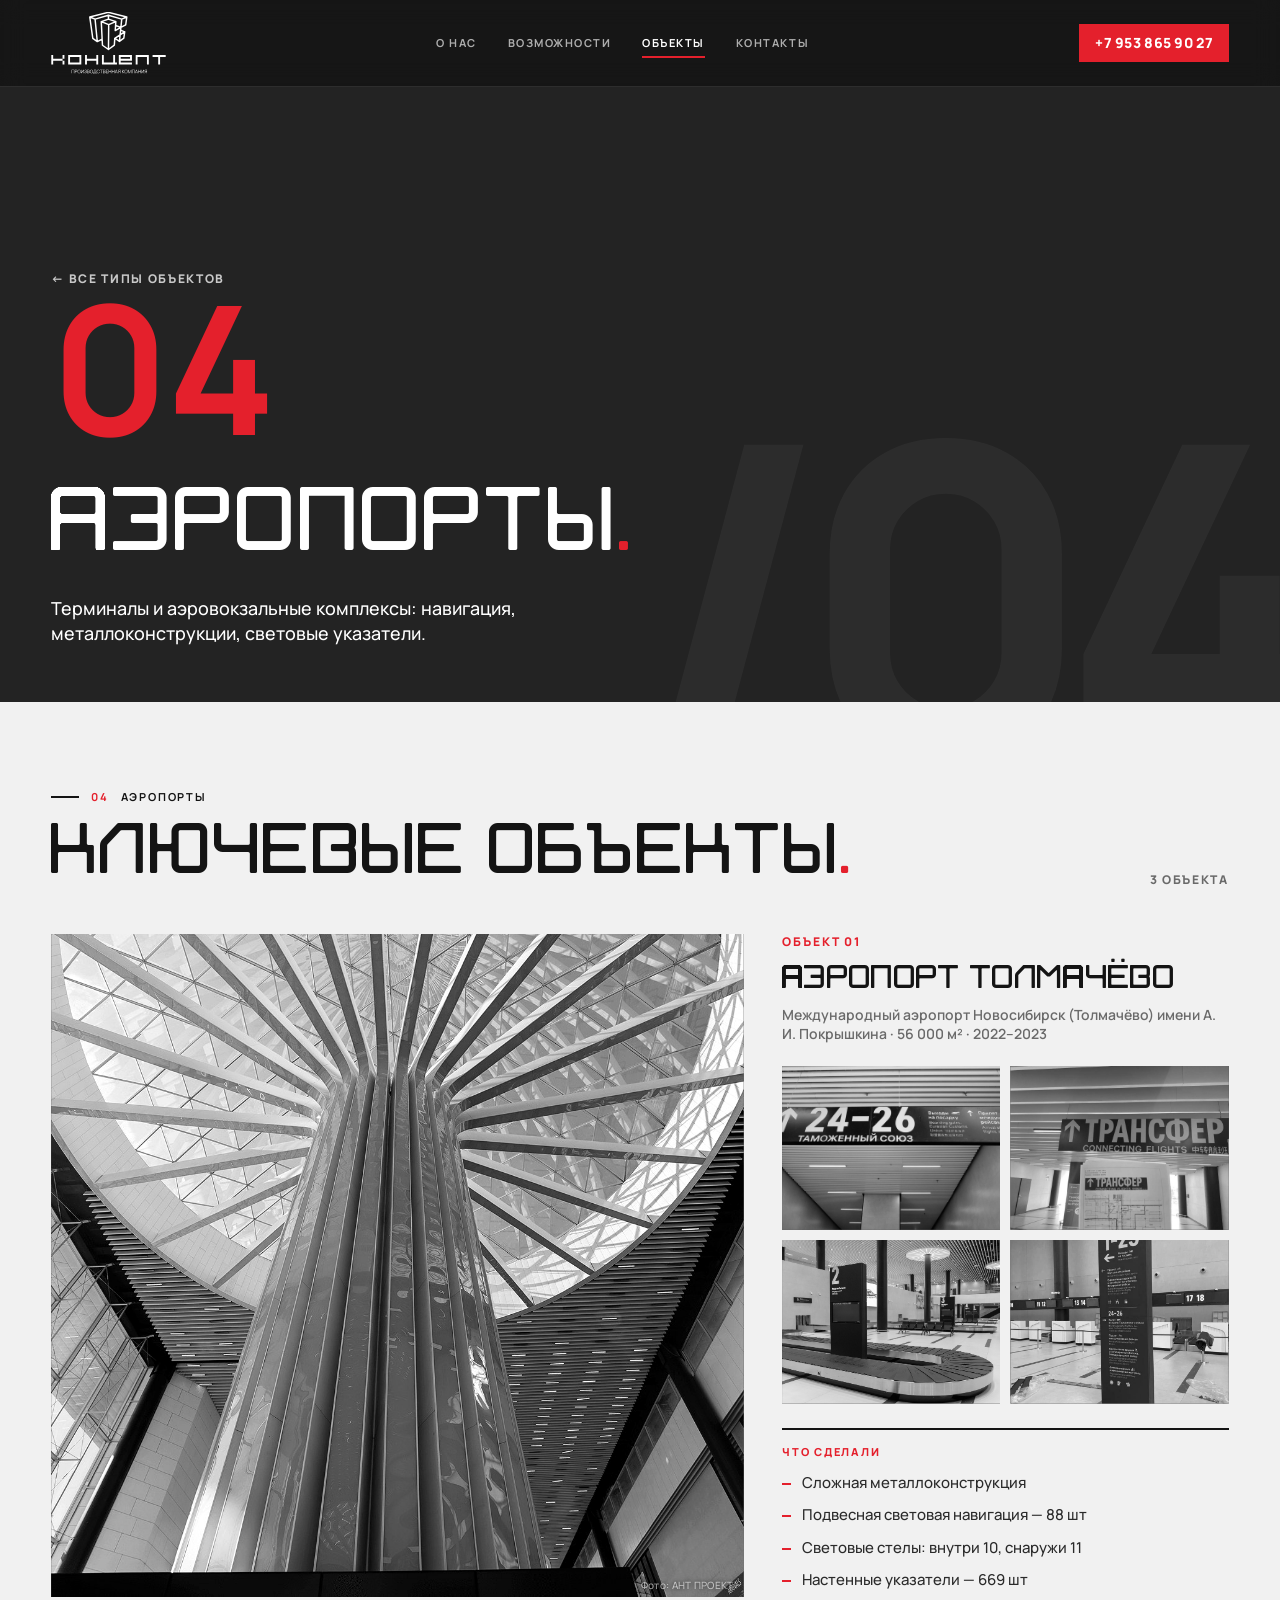
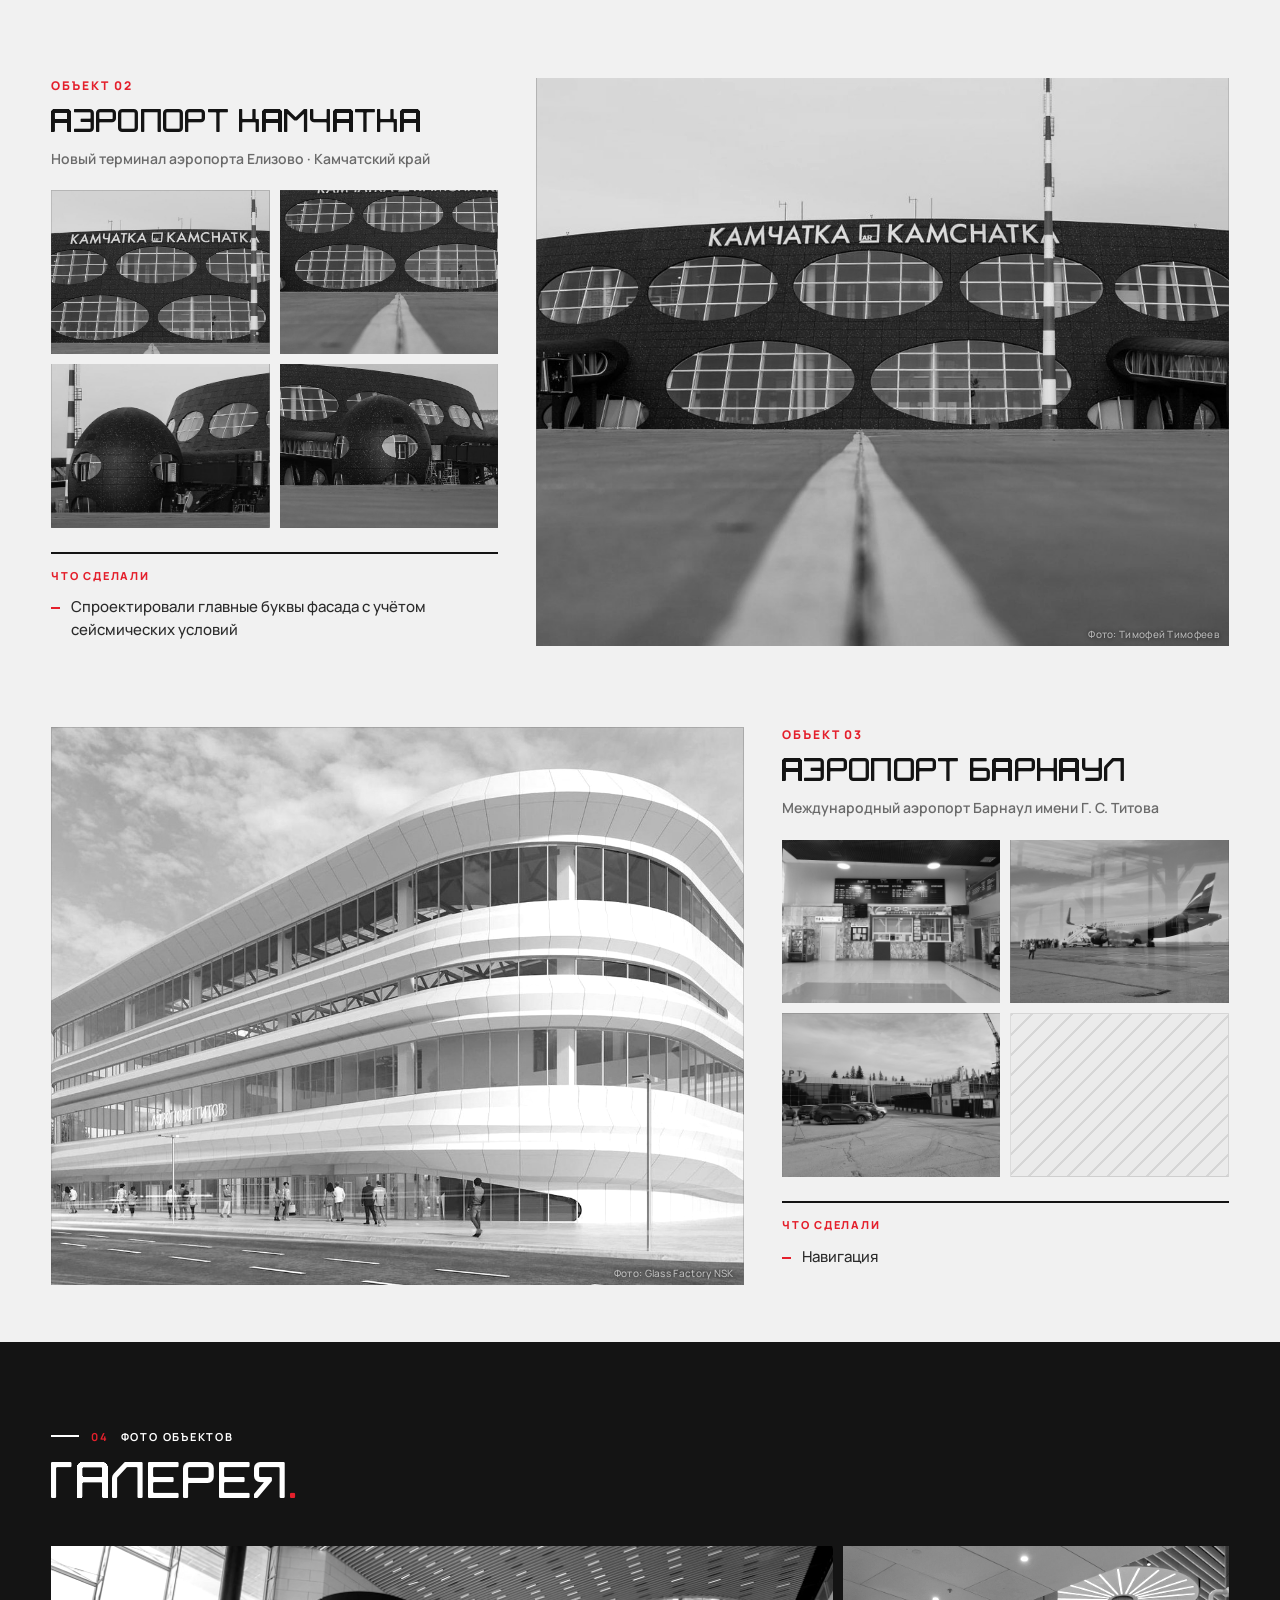
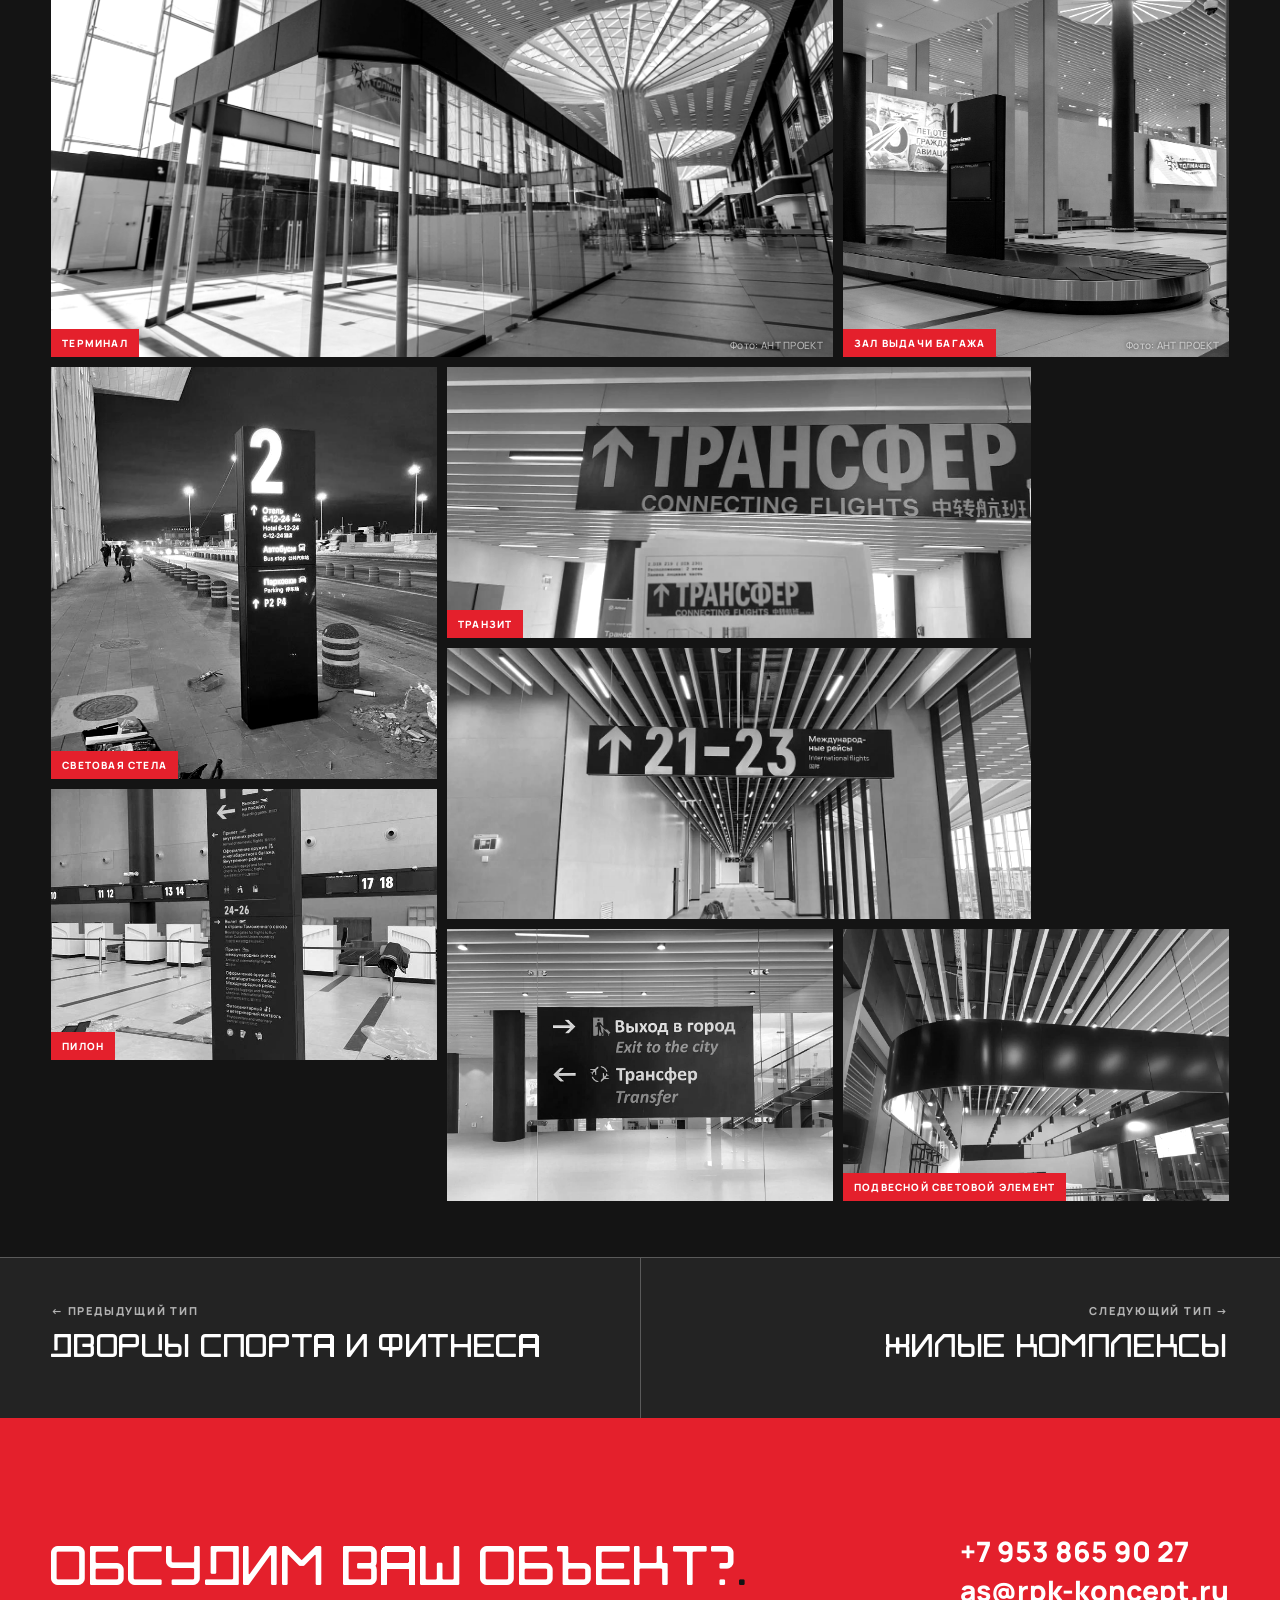
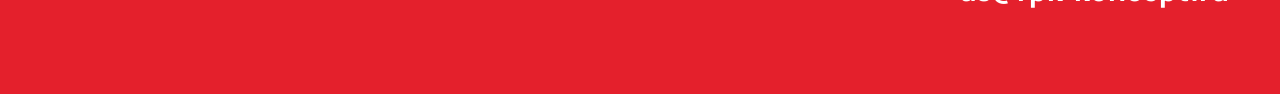
==== objects/aeroporty.html @ 7d7eaca5 "Initial commit: full website for RPK Concept" ====
<!doctype html>
<html lang="ru">
<head>
<meta charset="utf-8">
<meta name="viewport" content="width=device-width,initial-scale=1">
<title>Аэропорты — РПК Концепт</title>
<link rel="preconnect" href="https://fonts.googleapis.com">
<link rel="preconnect" href="https://fonts.gstatic.com" crossorigin>
<link href="https://fonts.googleapis.com/css2?family=Manrope:wght@300;400;500;700;800&display=swap" rel="stylesheet">
<link rel="stylesheet" href="../assets/site.css">
<style>
.tpage .sec{min-height:0}
.tphead{min-height:78vh!important;display:flex;flex-direction:column;justify-content:flex-end;background:var(--dark);color:var(--beige,#fff);padding-top:calc(var(--pad)*2.6)}
.tphead .back{display:inline-flex;gap:10px;align-items:center;font-size:12px;font-weight:800;letter-spacing:.14em;text-transform:uppercase;margin-bottom:34px;opacity:.75;align-self:flex-start}
.tphead .back:hover{opacity:1;color:var(--red)}
.tphead .no{font-size:clamp(90px,14vw,230px);font-weight:800;letter-spacing:-.07em;line-height:.78;color:var(--red);margin-bottom:26px}
.tphead h1{font-size:clamp(40px,min(7vw,13vh),120px);line-height:.92}
.tphead p{margin-top:26px;font-size:clamp(15px,1.4vw,20px);max-width:52ch;font-weight:500;opacity:.8}
.tpobj{background:var(--light);color:var(--black)}
.tpobj .hd{display:flex;justify-content:space-between;align-items:flex-end;gap:20px;margin-bottom:5vh;flex-wrap:wrap}
.tpobj h2{margin-top:18px}
.cnt{font-size:12px;font-weight:800;letter-spacing:.14em;text-transform:uppercase;color:var(--gray)}
.cards{display:grid;grid-template-columns:repeat(auto-fill,minmax(340px,1fr));gap:48px 34px}
.ocard .main{aspect-ratio:3/2;position:relative;overflow:hidden;background:#2b2b2b}
.ocard .main img{width:100%;height:100%;object-fit:cover;filter:grayscale(1) contrast(1.05);transition:filter .5s,transform .9s}
.ocard:hover .main img{filter:grayscale(0);transform:scale(1.04)}
.ocard .th{display:grid;grid-template-columns:repeat(4,1fr);gap:8px;margin-top:8px}
.ocard .th>*{aspect-ratio:3/2;overflow:hidden;background:#2b2b2b;position:relative}
.ocard .th img{width:100%;height:100%;object-fit:cover;filter:grayscale(1)}
.ocard .th .pl,.ocard .main.pl{background:repeating-linear-gradient(135deg,#d6d6d6 0 2px,transparent 2px 14px),#ebebeb;border:1px solid #cfcfcf}
.ocard .main.pl{display:flex;align-items:flex-end;padding:14px;font-size:11px;font-weight:800;letter-spacing:.14em;text-transform:uppercase;color:#8a8a8a}
.ocard h3{font-size:clamp(22px,2vw,30px);text-transform:none;letter-spacing:-.02em;line-height:1.05;margin:20px 0 6px}
.ocard h3::after{content:none}
.ocard .m{font-size:13px;font-weight:600;color:var(--gray);margin-bottom:14px}
.ocard h5{font-size:11px;font-weight:800;letter-spacing:.16em;text-transform:uppercase;color:var(--red);padding-top:12px;border-top:1px solid #d9d9d9;margin-bottom:6px}
.ocard ul{list-style:none;font-size:15px;line-height:1.45;font-weight:500;color:#333}
.ocard li{padding:3px 0 3px 18px;position:relative}
.ocard li::before{content:"";position:absolute;left:0;top:13px;width:8px;height:2px;background:var(--red)}
.ocard li.td{color:#9a9a9a}
.tpgal{background:var(--black)}
.tpgal h2{margin:18px 0 4vh;font-size:clamp(30px,4vw,64px)}
.tplist{background:#fff;color:var(--black)}
.tplist h2{margin:18px 0 4vh}
.tplist .cols{display:grid;grid-template-columns:repeat(auto-fit,minmax(300px,1fr));gap:50px}
.tplist h4{font-size:12px;font-weight:800;letter-spacing:.16em;text-transform:uppercase;color:var(--red);padding-top:14px;border-top:3px solid var(--black);margin-bottom:10px}
.tplist li{list-style:none;font-size:clamp(20px,2.4vw,34px);font-weight:800;letter-spacing:-.02em;padding:14px 0;border-bottom:1px solid #d9d9d9}
.tpnext{background:var(--dark);padding:0!important}
.tpnext .row{display:grid;grid-template-columns:1fr 1fr}
.tpnext a{display:block;padding:clamp(28px,5vh,54px) var(--pad);border-top:1px solid rgba(255,255,255,.25);transition:background .25s}
.tpnext a+a{border-left:1px solid rgba(255,255,255,.25);text-align:right}
.tpnext a:hover{background:var(--red)}
.tpnext small{display:block;font-size:11px;font-weight:800;letter-spacing:.16em;text-transform:uppercase;opacity:.65;margin-bottom:8px}
.tpnext b{font-size:clamp(20px,2.6vw,40px);font-weight:800;letter-spacing:-.03em;text-transform:uppercase}
.tpcont{background:var(--red);color:#fff}
.tpcont .in{display:flex;justify-content:space-between;align-items:center;gap:30px;flex-wrap:wrap;padding:clamp(10px,3vh,30px) 0}
.tpcont h2{font-size:clamp(32px,4.4vw,72px)}
.tpcont h2::after{color:var(--black)}
.tpcont a.tel{font-size:clamp(20px,2.2vw,34px);font-weight:800;background:none;padding:0}
@media(max-width:700px){.tpnext .row{grid-template-columns:1fr}.tpnext a+a{border-left:0;text-align:left}}

.cards{display:flex;flex-direction:column;gap:clamp(56px,9vh,110px)}
.orow{display:grid;grid-template-columns:1.55fr 1fr;gap:clamp(24px,3vw,56px);align-items:stretch}
.orow.rev{grid-template-columns:1fr 1.55fr}
.orow.rev .big{order:2}
.orow .big{position:relative;overflow:hidden;background:#2b2b2b;min-height:clamp(380px,62vh,720px)}
.orow .big img{position:absolute;inset:0;width:100%;height:100%;object-fit:cover;filter:grayscale(1) contrast(1.05);transition:filter .6s,transform 1s}
.orow:hover .big img{filter:grayscale(0);transform:scale(1.03)}
.orow .big.pl{background:repeating-linear-gradient(135deg,#d6d6d6 0 2px,transparent 2px 16px),#ebebeb;border:1px solid #cfcfcf;display:flex;align-items:flex-end;padding:20px;font-size:12px;font-weight:800;letter-spacing:.14em;text-transform:uppercase;color:#8a8a8a}
.orow .info{display:flex;flex-direction:column}
.orow .no{font-size:12px;font-weight:800;letter-spacing:.16em;text-transform:uppercase;color:var(--red);margin-bottom:12px}
.orow h3{font-size:clamp(26px,2.6vw,42px);text-transform:none;letter-spacing:-.02em;line-height:1.02;margin:0 0 8px}
.orow h3::after{content:none}
.orow .m{font-size:14px;font-weight:600;color:var(--gray);margin-bottom:22px}
.orow .th{display:grid;grid-template-columns:1fr 1fr;gap:10px;margin-bottom:24px}
.orow .th>*{aspect-ratio:4/3;overflow:hidden;background:#2b2b2b;position:relative}
.orow .th img{width:100%;height:100%;object-fit:cover;filter:grayscale(1);transition:filter .5s,transform .8s}
.orow .th>*:hover img{filter:grayscale(0);transform:scale(1.06)}
.orow .th .pl{background:repeating-linear-gradient(135deg,#d6d6d6 0 2px,transparent 2px 14px),#ebebeb;border:1px solid #cfcfcf}
.orow h5{font-size:11px;font-weight:800;letter-spacing:.16em;text-transform:uppercase;color:var(--red);padding-top:14px;border-top:2px solid var(--black);margin-bottom:8px}
.orow ul{list-style:none;font-size:clamp(15px,1.15vw,18px);line-height:1.5;font-weight:500;color:#2a2a2a}
.orow li{padding:5px 0 5px 20px;position:relative}
.orow li::before{content:"";position:absolute;left:0;top:16px;width:9px;height:2px;background:var(--red)}
.orow li.td{color:#9a9a9a}
@media(max-width:900px){.orow,.orow.rev{grid-template-columns:1fr}.orow.rev .big{order:0}.orow .big{min-height:46vh}}
</style>
<link rel="stylesheet" href="../assets/accent.css">
<link rel="stylesheet" href="../assets/motion.css">
</head>
<body class="tpage">
<nav>
  <a href="../index.html"><img class="logo" src="../assets/logo-white.svg" alt="Концепт"></a>
  <ul>
    <li><a href="../index.html#about">О нас</a></li>
    <li><a href="../index.html#cap">Возможности</a></li>
    <li><a href="../index.html#objs" class="on">Объекты</a></li>
    <li><a href="../index.html#contact">Контакты</a></li>
  </ul>
  <a class="tel" href="tel:+79538659027">+7 953 865 90 27</a>
</nav>

<section class="sec tphead" data-g="/04">
  <a class="back" href="../index.html#objs">← Все типы объектов</a>
  <div class="no rv">04</div>
  <h1 class="rv d1">Аэропорты</h1>
  <p class="rv d2">Терминалы и аэровокзальные комплексы: навигация, металлоконструкции, световые указатели.</p>
</section>

<section class="sec tpobj">
  <div class="hd"><div><div class="label rv"><b>04</b> Аэропорты</div><h2 class="rv d1">Ключевые объекты</h2></div><div class="cnt rv d2">3 объекта</div></div>
  <div class="cards"><article class="orow rv"><div class="big"><img src="../img/tol_ant_main.jpg" alt=""></div><div class="info"><div class="no">Объект 01</div><h3>Аэропорт Толмачёво</h3><div class="m">Международный аэропорт Новосибирск (Толмачёво) имени А. И. Покрышкина · 56 000 м² · 2022–2023</div><div class="th"><div><img src="../img/tol_ant_sign.jpg" alt=""></div><div><img src="../img/tol_transfer.jpg" alt=""></div><div><img src="../img/tol_ant_belt.jpg" alt=""></div><div><img src="../img/tol_pylon.jpg" alt=""></div></div><h5>Что сделали</h5><ul><li>Сложная металлоконструкция</li><li>Подвесная световая навигация — 88 шт</li><li>Световые стелы: внутри 10, снаружи 11</li><li>Настенные указатели — 669 шт</li></ul></div></article><article class="orow rev rv"><div class="big"><img src="../img/kam_main.jpg" alt=""></div><div class="info"><div class="no">Объект 02</div><h3>Аэропорт Камчатка</h3><div class="m">Новый терминал аэропорта Елизово · Камчатский край</div><div class="th"><div><img src="../img/kam_letters.jpg" alt=""></div><div><img src="../img/kam_windows.jpg" alt=""></div><div><img src="../img/kam_left.jpg" alt=""></div><div><img src="../img/kam_right.jpg" alt=""></div></div><h5>Что сделали</h5><ul><li>Спроектировали главные буквы фасада с учётом сейсмических условий</li></ul></div></article><article class="orow rv"><div class="big"><img src="../img/ref_bar.jpg" alt=""></div><div class="info"><div class="no">Объект 03</div><h3>Аэропорт Барнаул</h3><div class="m">Международный аэропорт Барнаул имени Г. С. Титова</div><div class="th"><div><img src="../img/bar_t1.jpg" alt=""></div><div><img src="../img/bar_t2.jpg" alt=""></div><div><img src="../img/bar_t3.jpg" alt=""></div><div class="pl"></div></div><h5>Что сделали</h5><ul><li>Навигация</li></ul></div></article></div>
</section>
<section class="sec tpgal"><div class="label rv"><b>04</b> Фото объектов</div><h2 class="rv d1">Галерея</h2><div class="gal rv d2"><figure class="w4 h3"><img src="../img/tol_ant_hall.jpg" alt=""><figcaption>Терминал</figcaption></figure><figure class="w2 h3"><img src="../img/tol_ant_belt2.jpg" alt=""><figcaption>Зал выдачи багажа</figcaption></figure><figure class="w2 h3"><img src="../img/tol_stela.jpg" alt=""><figcaption>Световая стела</figcaption></figure><figure class="w3 h2"><img src="../img/tol_transfer.jpg" alt=""><figcaption>Транзит</figcaption></figure><figure class="w3 h2"><img src="../img/tol_2123.jpg" alt=""></figure><figure class="w2 h2"><img src="../img/tol_pylon.jpg" alt=""><figcaption>Пилон</figcaption></figure><figure class="w2 h2"><img src="../img/tol_exit.jpg" alt=""></figure><figure class="w2 h2"><img src="../img/tol_ring.jpg" alt=""><figcaption>Подвесной световой элемент</figcaption></figure></div></section>

<section class="sec tpnext"><div class="row"><a href="sport.html"><small>← Предыдущий тип</small><b>Дворцы спорта и фитнеса</b></a><a href="zhilye.html"><small>Следующий тип →</small><b>Жилые комплексы</b></a></div></section>

<section class="sec tpcont"><div class="in"><h2>Обсудим ваш объект?</h2><div><a class="tel" href="tel:+79538659027">+7 953 865 90 27</a><br><a class="tel" href="mailto:as@rpk-koncept.ru">as@rpk-koncept.ru</a></div></div></section>
<script>
const io=new IntersectionObserver(e=>e.forEach(x=>{if(x.isIntersecting){x.target.classList.add('in');io.unobserve(x.target)}}),{threshold:.1});
document.querySelectorAll('.rv').forEach(el=>io.observe(el));
</script>
<script src="../assets/motion.js"></script>
<script src="../assets/credits.js"></script>
</body>
</html>
---- assets/site.css ----
:root{
  --red:#e4202c;       /* акцент */
  --black:#141414;     /* тёмные экраны */
  --dark:#232323;      /* графит */
  --gray:#6a6a6a;      /* второстепенный текст */
  --light:#f1f1f1;     /* светлые экраны */
  --white:#fff;
  --pad:clamp(20px,4vw,68px);
}
*{box-sizing:border-box;margin:0;padding:0}
html{scroll-behavior:smooth;-webkit-text-size-adjust:100%}
body{font-family:'Manrope',system-ui,sans-serif;background:var(--black);color:var(--white);overflow-x:hidden;line-height:1.4}
img{display:block;max-width:100%}
a{color:inherit;text-decoration:none}

/* ===== БАЗА ЭКРАНА ===== */
.sec{position:relative;min-height:100vh;padding:calc(var(--pad)*1.7) var(--pad) calc(var(--pad)*1.1);overflow:hidden;overflow:clip}
.sec>*{position:relative;z-index:2}
.sec::after{content:attr(data-g);position:absolute;right:-1.5vw;bottom:-5vw;z-index:0;font-size:34vw;font-weight:800;line-height:.8;letter-spacing:-.07em;color:rgba(255,255,255,.045);pointer-events:none;white-space:nowrap}
.bg-light{background:var(--light);color:var(--black)}
.bg-light::after{color:rgba(0,0,0,.05)}
.bg-red{background:var(--red);color:var(--white)}
.bg-red::after{color:rgba(0,0,0,.12)}
.bg-dark{background:var(--dark)}
.label{font-size:11px;font-weight:700;letter-spacing:.16em;text-transform:uppercase;display:flex;align-items:center;gap:12px}
.label::before{content:"";width:28px;height:2px;background:currentColor}
.label b{color:var(--red)}
.bg-red .label b{color:var(--black)}
h1,h2,h3{font-weight:800;letter-spacing:-.035em;line-height:.93;text-transform:uppercase}
h2{font-size:clamp(34px,min(5.6vw,10.5vh),104px)}
h2::after,h1::after{content:".";color:var(--red)}
.bg-red h2::after,.bg-red h1::after{color:var(--black)}
.pn{position:absolute;right:var(--pad);top:calc(var(--pad)*.55);z-index:3;font-size:11px;font-weight:700;letter-spacing:.14em;opacity:.55}
.rule{height:1px;background:currentColor;opacity:.25}

/* ===== ШАПКА ===== */
nav{position:fixed;inset:0 0 auto 0;z-index:50;display:flex;align-items:center;justify-content:space-between;padding:12px var(--pad);
  background:rgba(20,20,20,.86);backdrop-filter:blur(12px);-webkit-backdrop-filter:blur(12px);color:#fff;border-bottom:1px solid rgba(255,255,255,.1)}
nav .logo{height:62px}
nav ul{display:flex;gap:clamp(14px,2.4vw,38px);list-style:none;font-size:11px;font-weight:700;letter-spacing:.14em;text-transform:uppercase}
nav ul a{opacity:.65;transition:.2s;padding:6px 0;border-bottom:2px solid transparent}
nav ul a:hover,nav ul a.on{opacity:1;border-color:var(--red)}
nav .tel{font-weight:800;font-size:14px;padding:9px 16px;background:var(--red);color:#fff;letter-spacing:.02em;white-space:nowrap}
@media(max-width:980px){nav ul{display:none}}

/* ===== 00 ОБЛОЖКА ===== */
#hero{background:var(--black);color:#fff;display:flex;flex-direction:column;justify-content:flex-end;padding-top:calc(var(--pad)*2.1)}
#hero::after{display:none}
#hero .photo{position:absolute;inset:0;z-index:0}
#hero .photo video,#hero .photo img{width:100%;height:100%;object-fit:cover;filter:grayscale(1) contrast(1.15) brightness(.9)}
#hero .photo::after{content:"";position:absolute;inset:0;background:linear-gradient(90deg,rgba(20,20,20,.92) 0%,rgba(20,20,20,.55) 48%,rgba(20,20,20,.15) 100%),linear-gradient(0deg,rgba(20,20,20,.85) 0%,rgba(20,20,20,0) 45%)}
#hero .plate{position:absolute;top:calc(var(--pad)*2.1);right:var(--pad);z-index:3;background:none;padding:0;display:flex;flex-direction:column;gap:18px;align-items:flex-start}
#hero .plate img{height:200px}
#hero .plate span{font-size:11px;font-weight:700;letter-spacing:.14em;text-transform:uppercase;line-height:1.5}
#hero .txt{max-width:62%}
#hero h1{font-size:clamp(38px,min(6.4vw,12.5vh),116px);margin:24px 0 24px}
#hero h1 .k{color:var(--red)}
#hero p.lead{font-size:clamp(15px,1.4vw,20px);max-width:40ch;font-weight:500;opacity:.9}
.cta{display:inline-flex;align-items:center;gap:14px;margin-top:30px;padding:17px 26px;background:var(--red);color:#fff;font-weight:800;font-size:14px;letter-spacing:.08em;text-transform:uppercase;transition:.25s}
.cta:hover{background:#fff;color:var(--red)}
#hero .stats{position:relative;z-index:3;display:flex;gap:clamp(24px,5vw,80px);margin-top:clamp(28px,5vh,60px);padding-top:18px;border-top:2px solid var(--red)}
#hero .stats div{font-size:11px;font-weight:700;letter-spacing:.12em;text-transform:uppercase;line-height:1.4}
#hero .stats b{display:block;font-size:clamp(30px,3.4vw,56px);font-weight:800;letter-spacing:-.04em;line-height:1;margin-bottom:4px;text-transform:none}
@media(max-width:900px){#hero .txt{max-width:100%}#hero .plate{position:relative;top:auto;right:auto;align-self:flex-start;margin-bottom:24px}}

/* ===== ЛЕНТА ===== */
.marq{background:var(--black);color:#fff;overflow:hidden;white-space:nowrap;padding:16px 0;font-weight:800;font-size:clamp(18px,2.4vw,34px);letter-spacing:-.01em;text-transform:uppercase}
.marq div{display:inline-block;animation:mq 34s linear infinite}
.marq span{margin:0 22px}.marq i{font-style:normal;color:var(--red)}
@keyframes mq{to{transform:translateX(-50%)}}

/* ===== 01 О НАС ===== */
#about{display:grid;grid-template-columns:1fr 1.15fr;gap:var(--pad);align-content:center}
#about h2{margin:22px 0 24px}
#about h2 em{font-style:normal;color:var(--red)}
#about .lead{font-size:clamp(15px,1.25vw,19px);max-width:46ch;font-weight:500;color:#2c2c2c}
.facts{display:grid;grid-template-columns:repeat(3,1fr);margin-top:38px;border-top:2px solid var(--black)}
.facts div{padding:16px 16px 0 0}
.facts b{display:block;font-size:clamp(44px,5.4vw,92px);font-weight:800;letter-spacing:-.05em;line-height:.9}
.facts small{display:block;margin-top:8px;font-size:11px;font-weight:700;letter-spacing:.1em;text-transform:uppercase;color:var(--gray);max-width:18ch}
.mosaic{display:grid;grid-template-columns:repeat(6,1fr);grid-auto-rows:clamp(70px,8.6vw,136px);gap:10px}
.mosaic figure,.gal figure{position:relative;overflow:hidden;background:#2b2b2b}
.mosaic img,.gal img{width:100%;height:100%;object-fit:cover;filter:grayscale(1) contrast(1.08);transition:filter .5s,transform .9s cubic-bezier(.2,.7,.2,1)}
.mosaic figure:hover img,.gal figure:hover img{filter:grayscale(0) contrast(1);transform:scale(1.06)}
figcaption{position:absolute;left:0;bottom:0;padding:7px 11px;font-size:10px;font-weight:800;letter-spacing:.12em;text-transform:uppercase;background:var(--red);color:#fff}
.m1{grid-column:1/5;grid-row:1/4}.m2{grid-column:5/7;grid-row:1/3}.m3{grid-column:5/7;grid-row:3/5}.m4{grid-column:1/3;grid-row:4/6}.m5{grid-column:3/5;grid-row:4/6}.m6{grid-column:5/7;grid-row:5/6}
.objs{grid-column:1/-1;display:grid;grid-template-columns:repeat(4,1fr);border-top:2px solid var(--black);margin-top:6px}
.objs div{padding:18px 18px 0 0}
.objs b{display:block;font-size:clamp(26px,3.2vw,54px);font-weight:800;letter-spacing:-.04em;line-height:1}
.objs small{display:block;margin-top:8px;font-size:12px;font-weight:600;color:var(--gray);max-width:28ch}
@media(max-width:900px){#about{grid-template-columns:1fr}.objs{grid-template-columns:1fr 1fr}}

/* ===== 02 ВОЗМОЖНОСТИ ===== */
#cap{background:var(--black)}
.cap-head{display:flex;justify-content:space-between;align-items:flex-end;gap:30px;flex-wrap:wrap;margin-bottom:4.5vh}
.cap-head h2{margin-top:22px}
.cap-head p{max-width:34ch;font-size:15px;font-weight:500;opacity:.7}
.tiles{display:grid;grid-template-columns:repeat(4,1fr);border-top:1px solid rgba(255,255,255,.25);border-left:1px solid rgba(255,255,255,.25)}
.tile{position:relative;padding:22px 22px 20px;min-height:clamp(200px,23vw,310px);display:flex;flex-direction:column;justify-content:space-between;border-right:1px solid rgba(255,255,255,.25);border-bottom:1px solid rgba(255,255,255,.25);transition:background .3s,color .3s}
.tile:hover{background:var(--red)}
.tile .n{font-size:12px;font-weight:800;letter-spacing:.12em;color:var(--red)}
.tile:hover .n{color:#fff}
.tile h3{font-size:clamp(18px,1.9vw,30px);line-height:1;margin:auto 0 10px}
.tile p{font-size:13px;font-weight:500;opacity:.68}
.tile.big{grid-column:span 2;background:var(--red)}
.tile.big .n{color:#fff}.tile.big:hover{background:#fff;color:var(--red)}.tile.big:hover .n{color:var(--red)}
.tile.paper{background:#fff;color:var(--black)}
.tile.paper:hover{background:var(--black);color:#fff}
@media(max-width:1000px){.tiles{grid-template-columns:1fr 1fr}}
@media(max-width:560px){.tiles{grid-template-columns:1fr}.tile.big{grid-column:auto}}


/* ===== 03 КОМАНДА ===== */
#team{background:var(--black);display:flex;flex-direction:column;justify-content:space-between}
.team-head{display:flex;justify-content:space-between;align-items:flex-end;gap:30px;flex-wrap:wrap;margin-bottom:clamp(20px,3.5vh,36px)}
.team-head h2{margin-top:16px}
.team-head p{max-width:38ch;font-size:15px;font-weight:500;opacity:.7}
.team-grid{display:grid;grid-template-columns:repeat(4,1fr);gap:clamp(14px,1.6vw,26px);margin-top:auto}
.team-card{position:relative;background:#181818;border:1px solid rgba(255,255,255,.1);display:flex;flex-direction:column;transition:transform .3s ease,border-color .3s ease,box-shadow .3s ease;overflow:hidden}
.team-card:hover{transform:translateY(-6px);border-color:var(--red);box-shadow:0 16px 36px rgba(0,0,0,.6)}
.team-card::before{content:"";position:absolute;top:0;left:0;right:0;height:3px;background:transparent;transition:background .3s;z-index:3}
.team-card:hover::before{background:var(--red)}

.team-photo{position:relative;width:100%;aspect-ratio:4/3.7;overflow:hidden;background:#222}
.team-photo img{width:100%;height:100%;object-fit:cover;filter:grayscale(1) contrast(1.08);transition:filter .5s,transform .7s cubic-bezier(.2,.7,.2,1)}
.team-card:hover .team-photo img{filter:grayscale(0) contrast(1.02);transform:scale(1.05)}
.team-photo .team-num{position:absolute;top:12px;left:12px;z-index:2;background:var(--red);color:#fff;font-size:11px;font-weight:800;letter-spacing:.1em;padding:4px 8px;line-height:1}

.team-body{padding:clamp(16px,1.8vw,22px);display:flex;flex-direction:column;flex-grow:1}
.team-tag{font-size:10px;font-weight:800;letter-spacing:.16em;text-transform:uppercase;color:var(--red);margin-bottom:8px}
.team-name{font-size:clamp(18px,1.6vw,24px);line-height:1.05;margin-bottom:6px}
.team-role{font-size:11.5px;font-weight:700;letter-spacing:.04em;text-transform:uppercase;color:#fff;opacity:.9;margin-bottom:12px}
.team-desc{font-size:12.5px;line-height:1.45;color:var(--gray);margin-bottom:16px;flex-grow:1}
.team-contacts{border-top:1px solid rgba(255,255,255,.1);padding-top:12px;display:flex;flex-direction:column;gap:5px;font-size:12px;font-weight:600}
.team-contacts a{color:#fff;opacity:.75;transition:color .2s,opacity .2s}
.team-contacts a:hover{opacity:1;color:var(--red)}
.team-contacts span{opacity:.5;font-size:11px;letter-spacing:.04em;text-transform:uppercase}

@media(max-width:1050px){
  .team-grid{grid-template-columns:repeat(2,1fr)}
  .team-photo{aspect-ratio:16/10}
}
@media(max-width:580px){
  .team-grid{grid-template-columns:1fr}
  .team-photo{aspect-ratio:16/9}
}

/* ===== 03 ПРОИЗВОДСТВО ===== */
#production{background:var(--black);position:relative;display:flex;flex-direction:column;justify-content:space-between}
#production .bgphoto{position:absolute;inset:0;z-index:0;opacity:.42}
#production .bgphoto img{width:100%;height:100%;object-fit:cover;filter:grayscale(1) contrast(1.15)}
#production .bgphoto::after{content:"";position:absolute;inset:0;background:linear-gradient(180deg,rgba(20,20,20,.88) 0%,rgba(20,20,20,.65) 50%,rgba(20,20,20,.95) 100%)}
.prod-head{display:flex;justify-content:space-between;align-items:flex-end;gap:30px;flex-wrap:wrap;margin-bottom:clamp(20px,3.5vh,36px)}
.prod-head h2{margin-top:16px}
.prod-head p{max-width:38ch;font-size:15px;font-weight:500;opacity:.8}
.mach-grid{display:grid;grid-template-columns:repeat(5,1fr);gap:clamp(10px,1.2vw,18px);margin-top:auto}
.mach-card{position:relative;background:#ffffff;color:#141414;display:flex;flex-direction:column;box-shadow:0 16px 36px rgba(0,0,0,.5);transition:transform .3s ease,box-shadow .3s ease;overflow:hidden}
.mach-card:hover{transform:translateY(-6px);box-shadow:0 24px 50px rgba(0,0,0,.7)}
.mach-card::before{content:"";position:absolute;top:0;left:0;right:0;height:4px;background:var(--red);z-index:3}

.mach-img-wrap{position:relative;background:#ffffff;padding:16px 12px 10px;display:flex;align-items:center;justify-content:center;border-bottom:1px solid #ededed;aspect-ratio:16/11;overflow:hidden}
.mach-img-wrap img{width:100%;height:100%;object-fit:contain;background:#fff;transition:transform .4s cubic-bezier(.2,.7,.2,1)}
.mach-card:hover .mach-img-wrap img{transform:scale(1.05)}
.mach-tag{position:absolute;top:8px;left:8px;background:var(--red);color:#fff;font-size:9px;font-weight:800;letter-spacing:.1em;text-transform:uppercase;padding:3px 7px;line-height:1}

.mach-body{padding:clamp(12px,1.3vw,16px);display:flex;flex-direction:column;flex-grow:1;background:#fff}
.mach-num{font-size:10.5px;font-weight:800;letter-spacing:.12em;color:var(--red);margin-bottom:3px}
.mach-title{font-size:clamp(15px,1.2vw,19px);line-height:1.15;margin-bottom:4px;color:#141414}
.mach-model{font-size:11px;font-weight:700;letter-spacing:.04em;text-transform:uppercase;color:var(--red);margin-bottom:8px}
.mach-desc{font-size:11.5px;line-height:1.45;color:#555;margin-bottom:12px;flex-grow:1}
.mach-specs{list-style:none;border-top:1px solid #ededed;padding-top:8px;display:flex;flex-direction:column;gap:4px;font-size:10.5px;color:#777}
.mach-specs li{display:flex;justify-content:space-between;gap:6px}
.mach-specs b{color:#141414;font-weight:700}

@media(max-width:1300px){
  .mach-grid{grid-template-columns:repeat(3,1fr);gap:14px}
}
@media(max-width:850px){
  .mach-grid{grid-template-columns:repeat(2,1fr);gap:12px}
}
@media(max-width:550px){
  .mach-grid{grid-template-columns:1fr;gap:12px}
}

/* ===== 03 ОГЛАВЛЕНИЕ ОБЪЕКТОВ ===== */
#objs{background:var(--black);display:grid;grid-template-columns:1fr 1.2fr;gap:var(--pad);align-content:stretch}
#objs .bgphoto{position:absolute;inset:0;z-index:0;opacity:.5}
#objs .bgphoto img{width:100%;height:100%;object-fit:cover;filter:grayscale(1) contrast(1.15)}
#objs .bgphoto::after{content:"";position:absolute;inset:0;background:linear-gradient(90deg,rgba(20,20,20,.92) 0%,rgba(20,20,20,.35) 100%)}
#objs h2{grid-column:2;text-align:right;margin:22px 0 0;font-size:clamp(40px,min(7.2vw,13vh),130px);align-self:start}
#objs .label{grid-column:2;justify-content:flex-end}
.idx{grid-column:1/-1;align-self:end;border-top:1px solid rgba(255,255,255,.4)}
.idx a{display:grid;grid-template-columns:90px 1fr auto;align-items:center;gap:16px;padding:clamp(12px,2.2vh,22px) 0;border-bottom:1px solid rgba(255,255,255,.4);transition:.25s}
.idx a:hover{background:var(--red);padding-left:18px;padding-right:18px}
.idx .n{font-size:12px;font-weight:800;letter-spacing:.12em;color:var(--red)}
.idx a:hover .n{color:#fff}
.idx b{font-size:clamp(20px,2.6vw,42px);font-weight:800;letter-spacing:-.03em;text-transform:uppercase}
.idx i{font-style:normal;font-size:22px}
@media(max-width:800px){#objs{grid-template-columns:1fr}#objs h2,#objs .label{grid-column:1;text-align:left;justify-content:flex-start}}

/* ===== ТИПЫ ОБЪЕКТОВ ===== */
.cat{display:grid;grid-template-columns:minmax(300px,.8fr) 2fr;gap:var(--pad);align-content:center}
.cat .rail{border-top:2px solid currentColor;padding-top:18px}
.cat .big-n{font-size:clamp(70px,9vw,160px);font-weight:800;letter-spacing:-.07em;line-height:.8;color:var(--red);margin:6px 0 22px}
.cat h2{font-size:clamp(28px,min(3.4vw,7vh),58px);hyphens:auto;overflow-wrap:break-word}
.cat .desc{font-size:14px;max-width:34ch;font-weight:500;margin-top:20px;opacity:.78}
.cat ul{list-style:none;margin-top:22px;font-size:13px;font-weight:700}
.cat li{padding:10px 0;border-top:1px solid rgba(128,128,128,.5);display:flex;justify-content:space-between;gap:12px}
.cat li span{opacity:.6;font-weight:600;white-space:nowrap}
.cat.bg-dark{background:var(--dark)}
.gal{display:grid;grid-template-columns:repeat(6,1fr);grid-auto-rows:clamp(80px,10.2vw,166px);gap:10px;grid-auto-flow:dense}
.w2{grid-column:span 2}.w3{grid-column:span 3}.w4{grid-column:span 4}.h2{grid-row:span 2}.h3{grid-row:span 3}
.ph{position:relative;display:flex;align-items:flex-end;padding:14px;font-size:11px;font-weight:800;letter-spacing:.14em;text-transform:uppercase;color:#888;
  background:repeating-linear-gradient(135deg,#d8d8d8 0 2px,transparent 2px 14px),#e9e9e9;border:1px solid #cfcfcf}
.bg-dark .ph,.cat:not(.bg-light) .ph{background:repeating-linear-gradient(135deg,#3a3a3a 0 2px,transparent 2px 14px),#2b2b2b;border-color:#444;color:#8d8d8d}
.ph.red{background:var(--red);color:#fff;border:0}
@media(max-width:900px){.cat{grid-template-columns:1fr}.gal{grid-auto-rows:22vw}}
@media(max-width:560px){.gal{grid-template-columns:repeat(2,1fr);grid-auto-rows:34vw}.gal .w2,.gal .w3,.gal .w4{grid-column:span 2}}

/* ===== КОНТАКТЫ ===== */
#contact{background:var(--red);color:#fff;display:flex;flex-direction:column;justify-content:space-between}
#contact .team-head h2{margin-top:16px}
#contact .team-head p{color:rgba(255,255,255,.9)}
#contact .team-card{background:#161616;border:1px solid rgba(0,0,0,.35);box-shadow:0 8px 24px rgba(0,0,0,.25)}
#contact .team-card:hover{transform:translateY(-6px);border-color:#fff;box-shadow:0 18px 40px rgba(0,0,0,.45)}
#contact .team-card:hover::before{background:#fff}
.contact-footer{border-top:1px solid rgba(255,255,255,.3);margin-top:clamp(16px,2.5vh,30px);padding-top:16px;display:flex;justify-content:space-between;align-items:center;flex-wrap:wrap;gap:20px}
.cf-brand{display:flex;align-items:center;gap:18px}
.cf-brand img{height:36px}
.cf-brand span{font-size:11px;font-weight:700;letter-spacing:.12em;text-transform:uppercase;color:rgba(255,255,255,.85)}
.cf-info{display:flex;gap:clamp(18px,3vw,42px);flex-wrap:wrap}
.cf-info small{display:block;font-size:10px;font-weight:800;letter-spacing:.12em;text-transform:uppercase;color:rgba(255,255,255,.8);margin-bottom:4px}
.cf-info a,.cf-info p{font-size:14px;font-weight:700;color:#fff}
.cf-info a:hover{color:#141414}
@media(max-width:760px){.contact-footer{flex-direction:column;align-items:flex-start}.cf-info{flex-direction:column;gap:12px}}

/* ===== появление ===== */
.rv{opacity:0;transform:translateY(36px);transition:opacity .9s cubic-bezier(.2,.7,.2,1),transform .9s cubic-bezier(.2,.7,.2,1)}
.rv.in{opacity:1;transform:none}
.d1{transition-delay:.1s}.d2{transition-delay:.2s}.d3{transition-delay:.3s}
@media(prefers-reduced-motion:reduce){.rv{opacity:1;transform:none;transition:none}.marq div{animation:none}}

/* ===== прогресс и точки ===== */
#bar{position:fixed;top:0;left:0;height:3px;width:0;background:var(--red);z-index:60}
.pager{position:fixed;right:18px;top:50%;transform:translateY(-50%);z-index:40;display:flex;flex-direction:column;gap:9px}
.pager a{width:8px;height:8px;background:rgba(128,128,128,.6);transition:.25s}
.pager a.on{background:var(--red);transform:scale(1.5)}
@media(max-width:900px){.pager{display:none}}

body.shot nav,body.shot .pager,body.shot #bar{display:none}
@page{size:1600px 900px;margin:0}
@media print{
  nav,.pager,#bar,.marq{display:none}.rv{opacity:1!important;transform:none!important;transition:none!important}
  .sec{height:900px;min-height:0;break-after:page;page-break-after:always;overflow:hidden}
  *{-webkit-print-color-adjust:exact;print-color-adjust:exact}
}

/* ===== слайд типа объектов (переход из оглавления) ===== */
.tcover{display:grid;grid-template-columns:minmax(340px,.9fr) 1.3fr;padding:0!important;min-height:100vh;background:var(--dark);color:var(--beige,#fff)}
.tcover.bg-light{background:var(--light);color:var(--black)}
.tcover.rev{grid-template-columns:1.3fr minmax(340px,.9fr)}
.tcover.rev .tc-txt{order:2}
.tcover .tc-txt{padding:calc(var(--pad)*2.3) var(--pad) var(--pad);display:flex;flex-direction:column;justify-content:center;align-items:flex-start}
.tcover .big-n{font-size:clamp(90px,12vw,200px);font-weight:800;letter-spacing:-.07em;line-height:.8;color:var(--red);margin-bottom:24px}
.tcover h2{font-size:clamp(34px,min(4.4vw,8vh),76px);line-height:.95}
.tcover .desc{margin-top:22px;font-size:clamp(15px,1.3vw,19px);max-width:36ch;font-weight:500;opacity:.8}
.tcover .cnt{margin-top:22px;font-size:12px;font-weight:800;letter-spacing:.14em;text-transform:uppercase;opacity:.6}
.tcover .cta{margin-top:30px}
.tcover .back{margin-top:22px;font-size:12px;font-weight:800;letter-spacing:.14em;text-transform:uppercase;opacity:.6}
.tcover .back:hover{opacity:1;color:var(--red)}
.tcover .tc-img{position:relative;min-height:56vh;overflow:hidden;background:#2b2b2b}
.tcover .tc-img img{width:100%;height:100%;object-fit:cover;filter:grayscale(1) contrast(1.08);transition:filter .6s,transform 1s}
.tcover:hover .tc-img img{filter:grayscale(0);transform:scale(1.03)}
.tcover .tc-img .phx{position:absolute;inset:0;display:flex;align-items:flex-end;padding:22px;font-size:12px;font-weight:800;letter-spacing:.14em;text-transform:uppercase;color:#8d8d8d;background:repeating-linear-gradient(135deg,#3a3a3a 0 2px,transparent 2px 16px),#2d2d2d}
.tcover.bg-light .tc-img .phx{color:#8a8a8a;background:repeating-linear-gradient(135deg,#d6d6d6 0 2px,transparent 2px 16px),#ebebeb}
@media(max-width:900px){.tcover,.tcover.rev{grid-template-columns:1fr}.tcover.rev .tc-txt{order:0}.tcover .tc-img{min-height:42vh}}
---- assets/accent.css ----
/* Акцентный шрифт: Mr.Amazin — только заголовки и крупные цифры.
   Основной текст остаётся на Manrope. Чтобы вернуть всё как было — удалите ссылку на этот файл. */
/* буквы и знаки — Mr.Amazin */
@font-face{font-family:'Mr Amazin';src:url('fonts/Mr.Amazin-Regular-Type.otf') format('opentype');font-weight:400;font-style:normal;font-display:swap;unicode-range:U+0020-002F,U+003A-007E,U+00A0-00FF,U+0400-04FF,U+2000-206F,U+2116}
/* цифры 0–9 — Manrope (в Mr.Amazin нули с точкой внутри) */
@font-face{font-family:'Mr Amazin';src:url('fonts/Manrope-digits.ttf') format('truetype');font-weight:400;font-style:normal;font-display:swap;unicode-range:U+0030-0039}
:root{--accent:'Mr Amazin','Manrope',sans-serif}
h1,h2,h3,
.big-n,.tphead .no,
.idx b,.tpnext b,
.facts b,.objs b,#hero .stats b,
.tile h3,.ocard h3,
.tplist li{font-family:var(--accent);font-weight:400;font-synthesis:none;letter-spacing:-.01em}
---- assets/motion.css ----
/* Концепт: собственная схема появления — шторка и сдвиг по горизонтали вместо fade-up */
:root{--ease:cubic-bezier(.77,0,.18,1)}
/* заголовки: выезжают из-под линии */
h1.rv,h2.rv,h3.rv{opacity:1;clip-path:inset(0 0 100% 0);transform:translateY(40%);transition:clip-path .9s var(--ease),transform .9s var(--ease);transition-delay:var(--dl,0s)}
h1.rv.in,h2.rv.in,h3.rv.in{clip-path:inset(-10% -2% -10% -2%);transform:none}
/* текстовые блоки: короткий сдвиг слева */
.rv:not(h1):not(h2):not(h3):not(.orow):not(.tcover){opacity:0;transform:translateX(-28px);transition:opacity .6s ease,transform .8s var(--ease);transition-delay:var(--dl,0s)}
.rv.in:not(h1):not(h2):not(h3):not(.orow):not(.tcover){opacity:1;transform:none}
/* карточки объектов и слайды типов: сам блок не двигается, шторка идёт по фото */
.orow.rv,.tcover.rv{opacity:1;transform:none;transition:none}
.orow .big,.tcover .tc-img,.orow .th>*{clip-path:inset(0 100% 0 0);transition:clip-path 1.1s var(--ease)}
.orow.rev .big{clip-path:inset(0 0 0 100%)}
.orow.in .big,.tcover.in .tc-img,.orow.in .th>*{clip-path:inset(0 0 0 0)}
.orow .th>*:nth-child(2){transition-delay:.15s}.orow .th>*:nth-child(3){transition-delay:.3s}.orow .th>*:nth-child(4){transition-delay:.45s}
.orow .big img,.tcover .tc-img img{transform:scale(1.18);transition:transform 1.6s var(--ease),filter .6s}
.orow.in .big img,.tcover.in .tc-img img{transform:scale(1)}
/* наведение: без зума, цвет проявляется, красная кромка растёт снизу */
.orow:hover .big img,.tcover:hover .tc-img img,.orow .th>*:hover img{transform:scale(1)}
.orow .big::after,.tcover .tc-img::after{content:"";position:absolute;left:0;bottom:0;height:6px;width:100%;background:var(--red);transform:scaleX(0);transform-origin:left;transition:transform .7s var(--ease)}
.orow:hover .big::after,.tcover:hover .tc-img::after{transform:scaleX(1)}
.tcover .tc-img{position:relative}
@media(prefers-reduced-motion:reduce){h1.rv,h2.rv,h3.rv{clip-path:none;transform:none;transition:none}.orow .big,.tcover .tc-img,.orow .th>*{clip-path:none;transition:none}.rv{opacity:1!important;transform:none!important}}
@media print{h1.rv,h2.rv,h3.rv,.orow .big,.tcover .tc-img,.orow .th>*{clip-path:none!important;animation:none!important}}
/* подпись автора фото */
.cr{position:absolute;right:10px;bottom:7px;z-index:3;font:500 10px/1 'Manrope',sans-serif;letter-spacing:.03em;color:rgba(255,255,255,.62);text-shadow:0 0 4px rgba(0,0,0,.7);pointer-events:none}
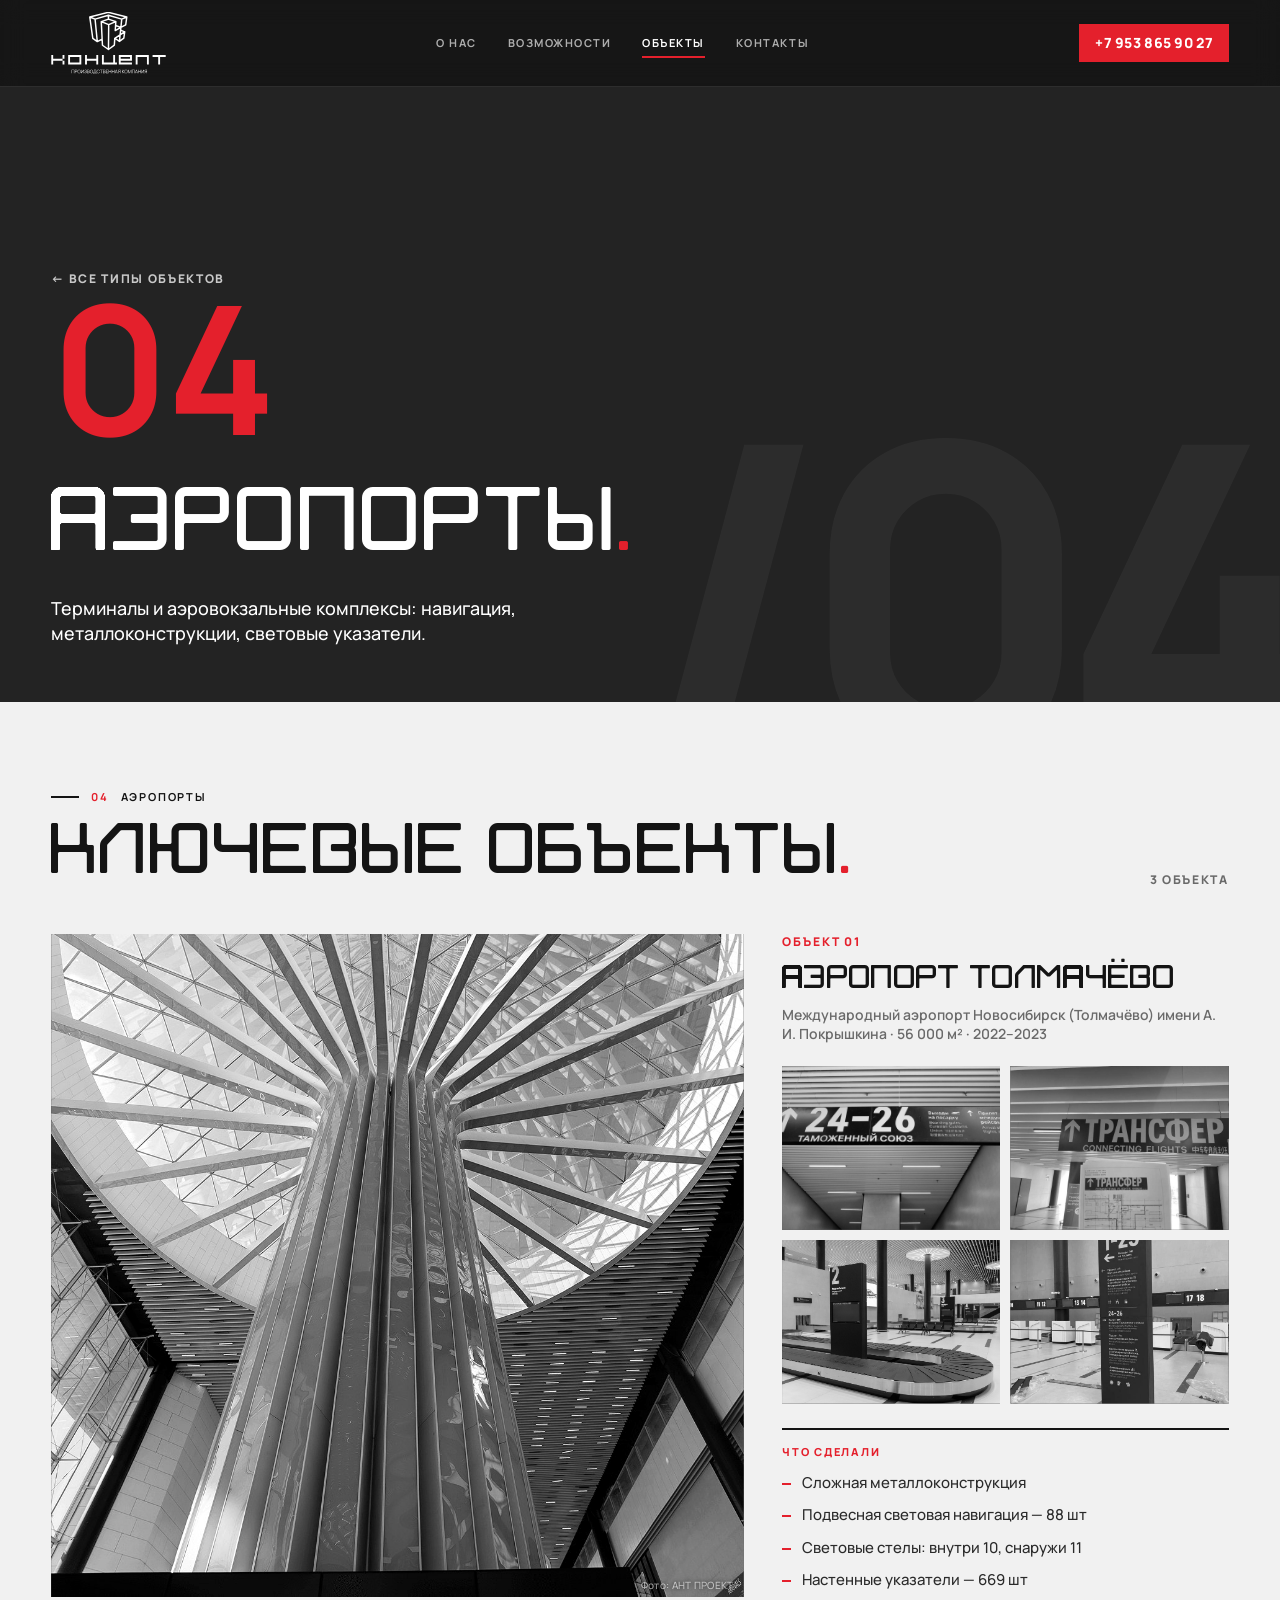
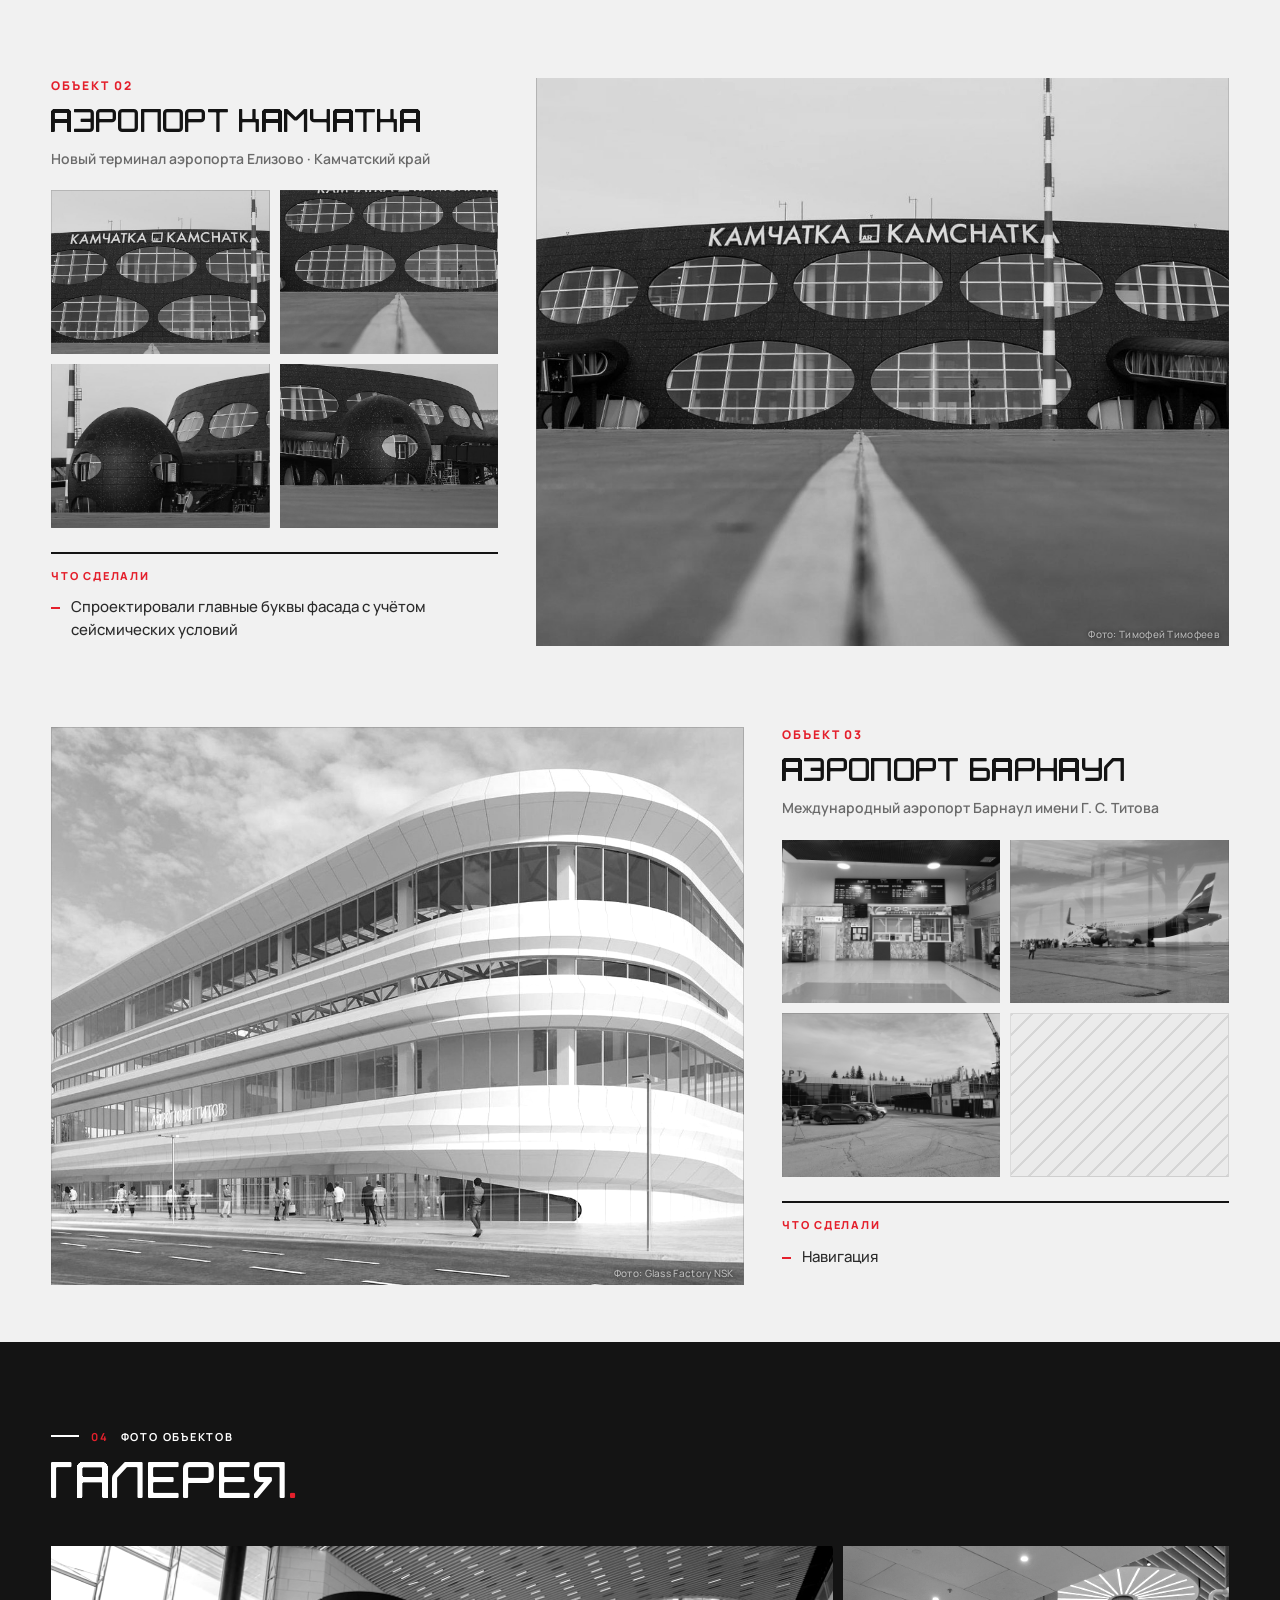
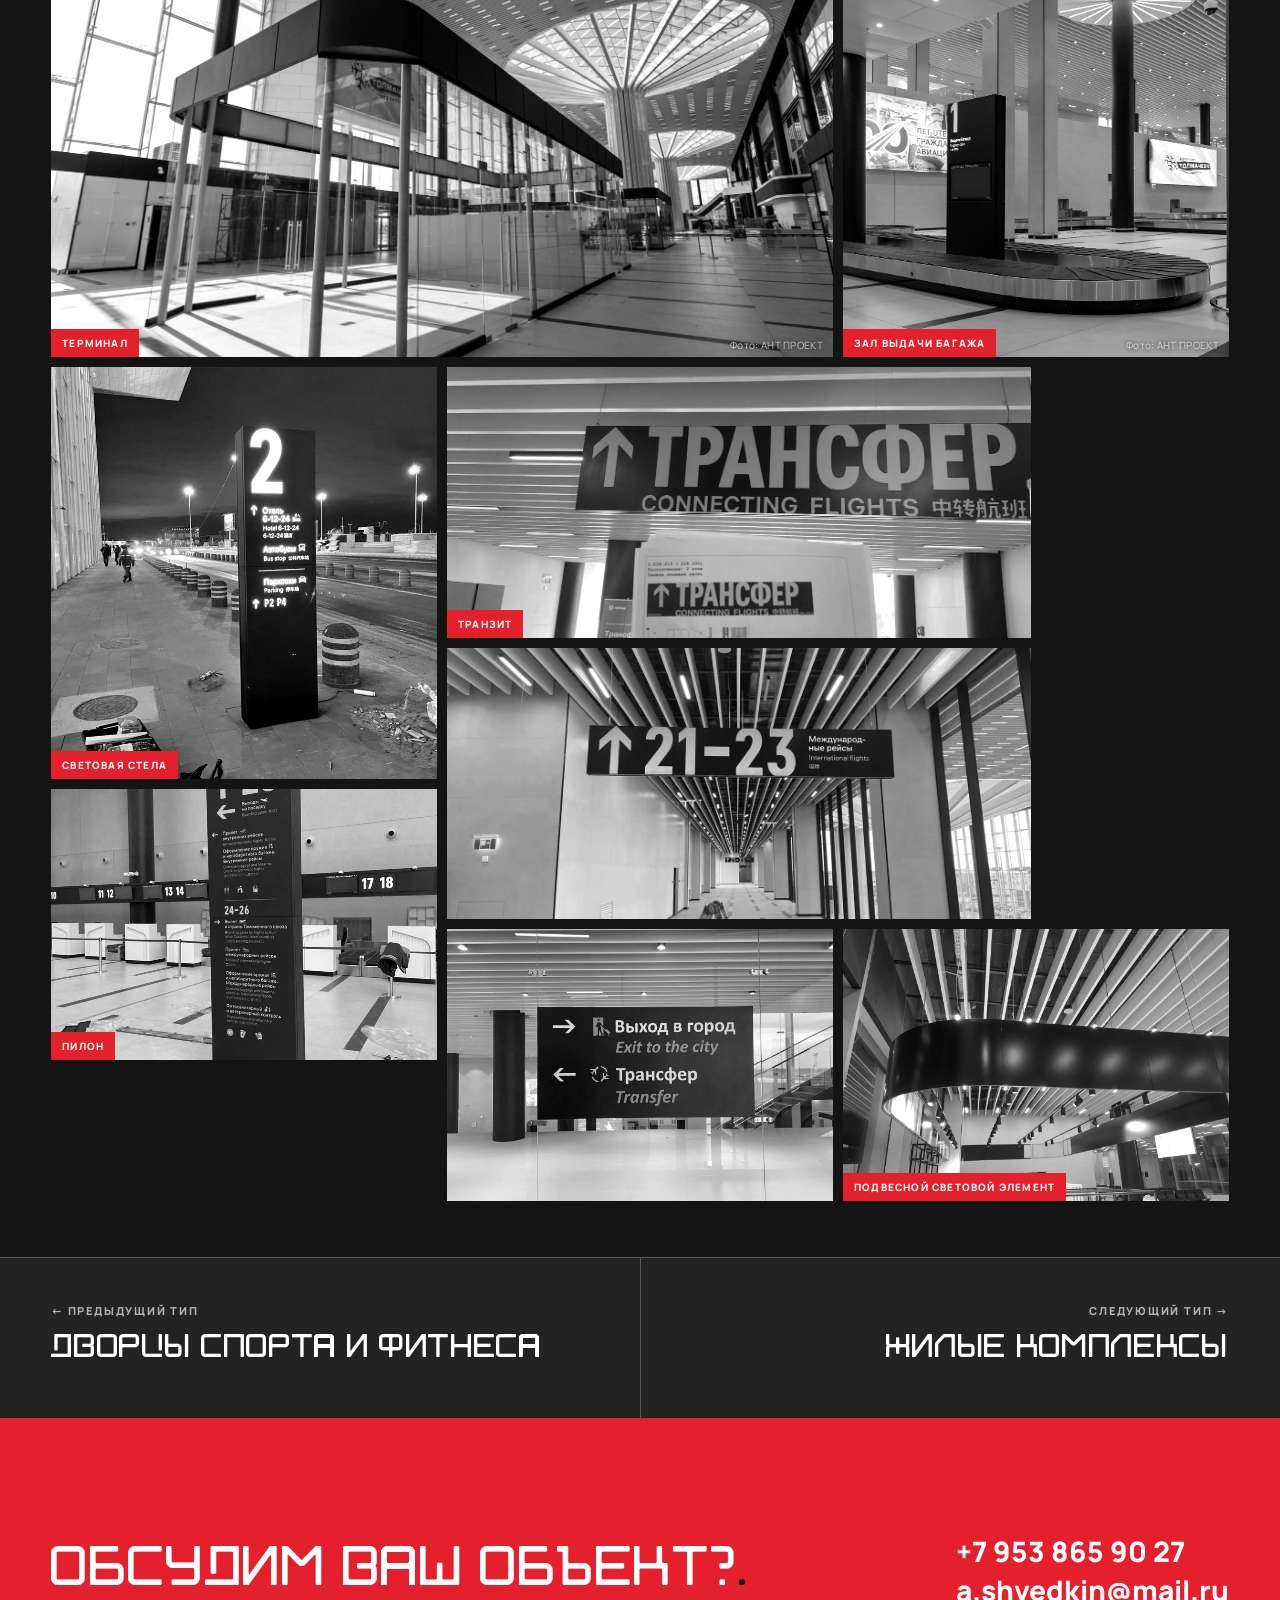
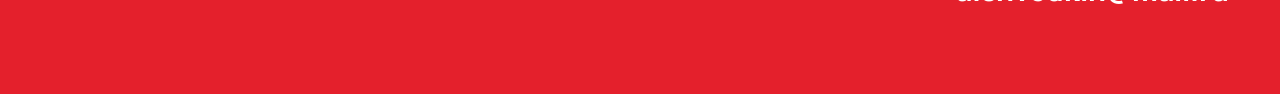
==== commit 6eadbd1b: "Set official contact email to a.shvedkin@mail.ru" ====
--- a/objects/aeroporty.html
+++ b/objects/aeroporty.html
@@ -113,7 +113,7 @@
 
 <section class="sec tpnext"><div class="row"><a href="sport.html"><small>← Предыдущий тип</small><b>Дворцы спорта и фитнеса</b></a><a href="zhilye.html"><small>Следующий тип →</small><b>Жилые комплексы</b></a></div></section>
 
-<section class="sec tpcont"><div class="in"><h2>Обсудим ваш объект?</h2><div><a class="tel" href="tel:+79538659027">+7 953 865 90 27</a><br><a class="tel" href="mailto:as@rpk-koncept.ru">as@rpk-koncept.ru</a></div></div></section>
+<section class="sec tpcont"><div class="in"><h2>Обсудим ваш объект?</h2><div><a class="tel" href="tel:+79538659027">+7 953 865 90 27</a><br><a class="tel" href="mailto:a.shvedkin@mail.ru">a.shvedkin@mail.ru</a></div></div></section>
 <script>
 const io=new IntersectionObserver(e=>e.forEach(x=>{if(x.isIntersecting){x.target.classList.add('in');io.unobserve(x.target)}}),{threshold:.1});
 document.querySelectorAll('.rv').forEach(el=>io.observe(el));
